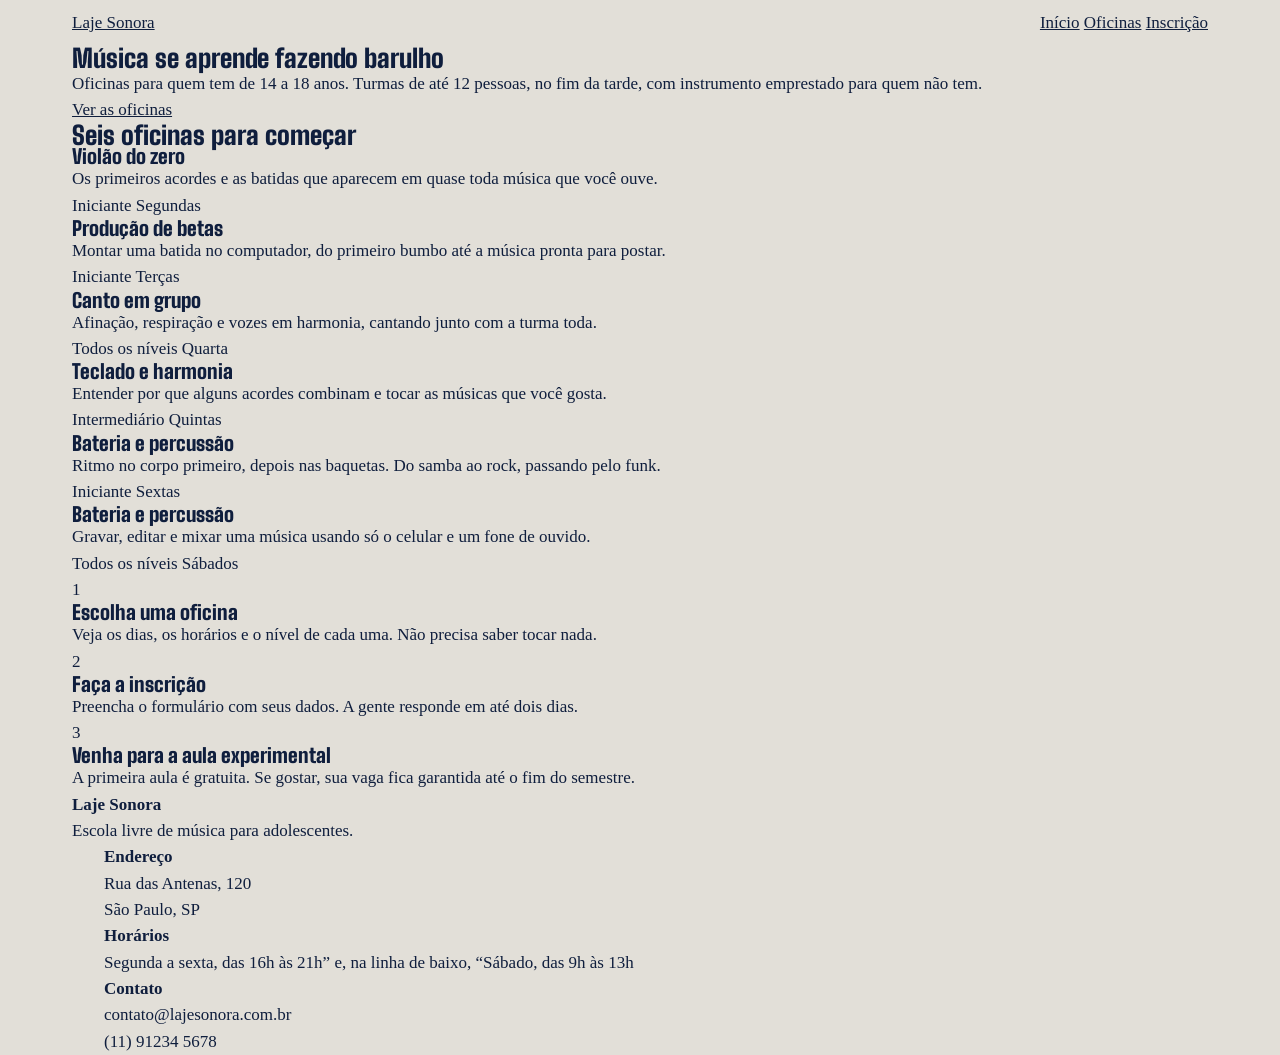
==== index.html @ 2c79f70b "Initial commit" ====
<!DOCTYPE html>
<html lang="pt-BR">
<head>
    <meta charset="UTF-8">
    <meta name="viewport" content="width=device-width, initial-scale=1.0">
    <link rel="stylesheet" href="index.css">
<link rel="preconnect" href="https://fonts.googleapis.com">
<link rel="preconnect" href="https://fonts.gstatic.com" crossorigin>
<link href="https://fonts.googleapis.com/css2?family=Archivo:ital,wght@0,100..900;1,100..900&family=Big+Shoulders:opsz,wght@10..72,100..900&display=swap" rel="stylesheet">

    <title>Laje Sonora | Início</title>
</head>
<body>
    <header class="conteudo topo">
        <a href="index.html" class="logo">Laje Sonora</a>
        <nav class="menu">
            <a href="index.html" class="atual">Início</a>
            <a href="oficinas.html">Oficinas</a>
            <a href="inscricao.html">Inscrição</a>

        </nav>
    </header>
    <main>
        <section class="conteudo cartazes">
        <div class="cartaz cartaz-principal">
            <h1>Música se aprende fazendo barulho</h1>
        </div>
        <div class="cartaz cartaz-lateral">
            <p>Oficinas para quem tem de 14 a 18 anos. Turmas de até 12 pessoas, no fim da tarde, com instrumento emprestado para quem não tem.</p>
            <a href="oficinas.html" class="botao">Ver as oficinas</a>
        </div>
        </section>
        <section class="conteudo secao">
            <h2 class="titulo-secao">Seis oficinas para começar</h2>
            <div class="cards">
                <article class="card">
                    <div class="fotos foto-azul"></div>
                    <div class="card-texto">
                        <h3>Violão do zero</h3>
                        <p>Os primeiros acordes e as batidas que aparecem em quase toda música que você ouve.</p>
                        <div class="card-info">
                            <span>Iniciante</span>
                            <span>Segundas</span>
                        </div>
                    </div>
                </article>
                <article class="card">
                <div class="foto-amarela">
                    <h3>Produção de betas</h3>
                    <p>Montar uma batida no computador, do primeiro bumbo até a música pronta para postar.</p>
                    <span>Iniciante</span>
                    <span>Terças</span>
                </div>
                </article>
                <article class="card">
                    <div class="foto-tinta">
                        <h3>Canto em grupo</h3>
                        <p>Afinação, respiração e vozes em harmonia, cantando junto com a turma toda.</p>
                        <span>Todos os níveis</span>
                        <span>Quarta</span>
                    </div>
                </article>
                <article class="card">
                    <div class="foto">
                <h3>Teclado e harmonia</h3>
                <p>Entender por que alguns acordes combinam e tocar as músicas que você gosta.</p>
                <span>Intermediário</span>
                <span>Quintas</span>
                    </div>
                </article>
                <article class="card">
                    <div class="foto-azul">
                <h3>Bateria e percussão</h3>
                <p>Ritmo no corpo primeiro, depois nas baquetas. Do samba ao rock, passando pelo funk.</p>
                <span>Iniciante</span>
                <span>Sextas</span>
                    </div>
                </article>
                <article class="card">
                    <div class="foto-amarela">
                <h3>Bateria e percussão</h3>
                <p>Gravar, editar e mixar uma música usando só o celular e um fone de ouvido.</p>
                <span>Todos os níveis</span>
                <span>Sábados</span>
                    </div>
                </article>
            </div>
        </section>
        <section class="conteudo secao">
        <h2></h2>
        <div class="passos">
            <div class="passo">
                <p class="passo-numero">1</p>
                <h3>Escolha uma oficina</h3>
                <p>Veja os dias, os horários e o nível de cada uma. Não precisa saber tocar nada.</p>
            </div>
            <div class="passo">
                <p class="passo numero">2</p>
                <h3>Faça a inscrição</h3>
                <p>Preencha o formulário com seus dados. A gente responde em até dois dias.</p>
            </div>
            <div class="passo">
                <p class="passo numero">3</p>
                <h3>Venha para a aula experimental</h3>
                <p>A primeira aula é gratuita. Se gostar, sua vaga fica garantida até o fim do semestre.</p>
            </div>
        </div>
        
        </section>
    </main>
    <footer class="rodape">
        <div class="conteudo rodape-colunas">
            <div class="rodape-coluna">
                <h4>Laje Sonora</h4>
                <p>Escola livre de música para adolescentes.</p>
            </div>
            <div class="conteudo rodape-coluna">
                <div class="rodape-coluna">
                    <h4>Endereço</h4>
                    <p>Rua das Antenas, 120 <br> São Paulo, SP </p>
                </div>
                <div class="rodape-coluna">
                    <h4>Horários</h4>
                    <p>Segunda a sexta, das 16h às 21h” e, na linha de baixo, “Sábado, das 9h às 13h</p>
                </div>
                <div class="rodape-coluna">
                    <h4>Contato</h4>
                    <p>contato@lajesonora.com.br <br> (11) 91234 5678</p>
                </div>
        </div>
    </footer>
</body>
</html>
---- index.css ----
* {
    margin: 0;
    padding: 0;
    box-sizing: border-box;
}
:root {
    --concreto: #E2DFD8;

    --concreto-escuro: #CBC7BE;

    --tinta: #0F1E3D;

    --caixa-dagua: #1F5FBF;

    --fita: #F3C623;

    --branco: #FFFFFF;

    --fonte-cartaz: "Big Shoulders", "Arial Narrow", sans-serif;

    --fonte-texto: "Archivo", Arial, sans-serif;
}
body {
    background-color: var(--concreto);
    color: var(--tinta);
    font-family var(--fonte-texto);
    font-size: 17px; 
    line-height: 1.55;

}
a {
    color: inherit;
}

h1, h2, h3 {
    font-family: var(--fonte-cartaz);
    font-weight: 900;
    line-height: 0.95;
}

.conteudo {
    max-width: 1200px;
    margin-inline: auto;
    padding-inline: 32px;
}

.topo {
    padding-block: 10px;
    display: flex;
    justify-content: space-between;
    align-items: center;
}
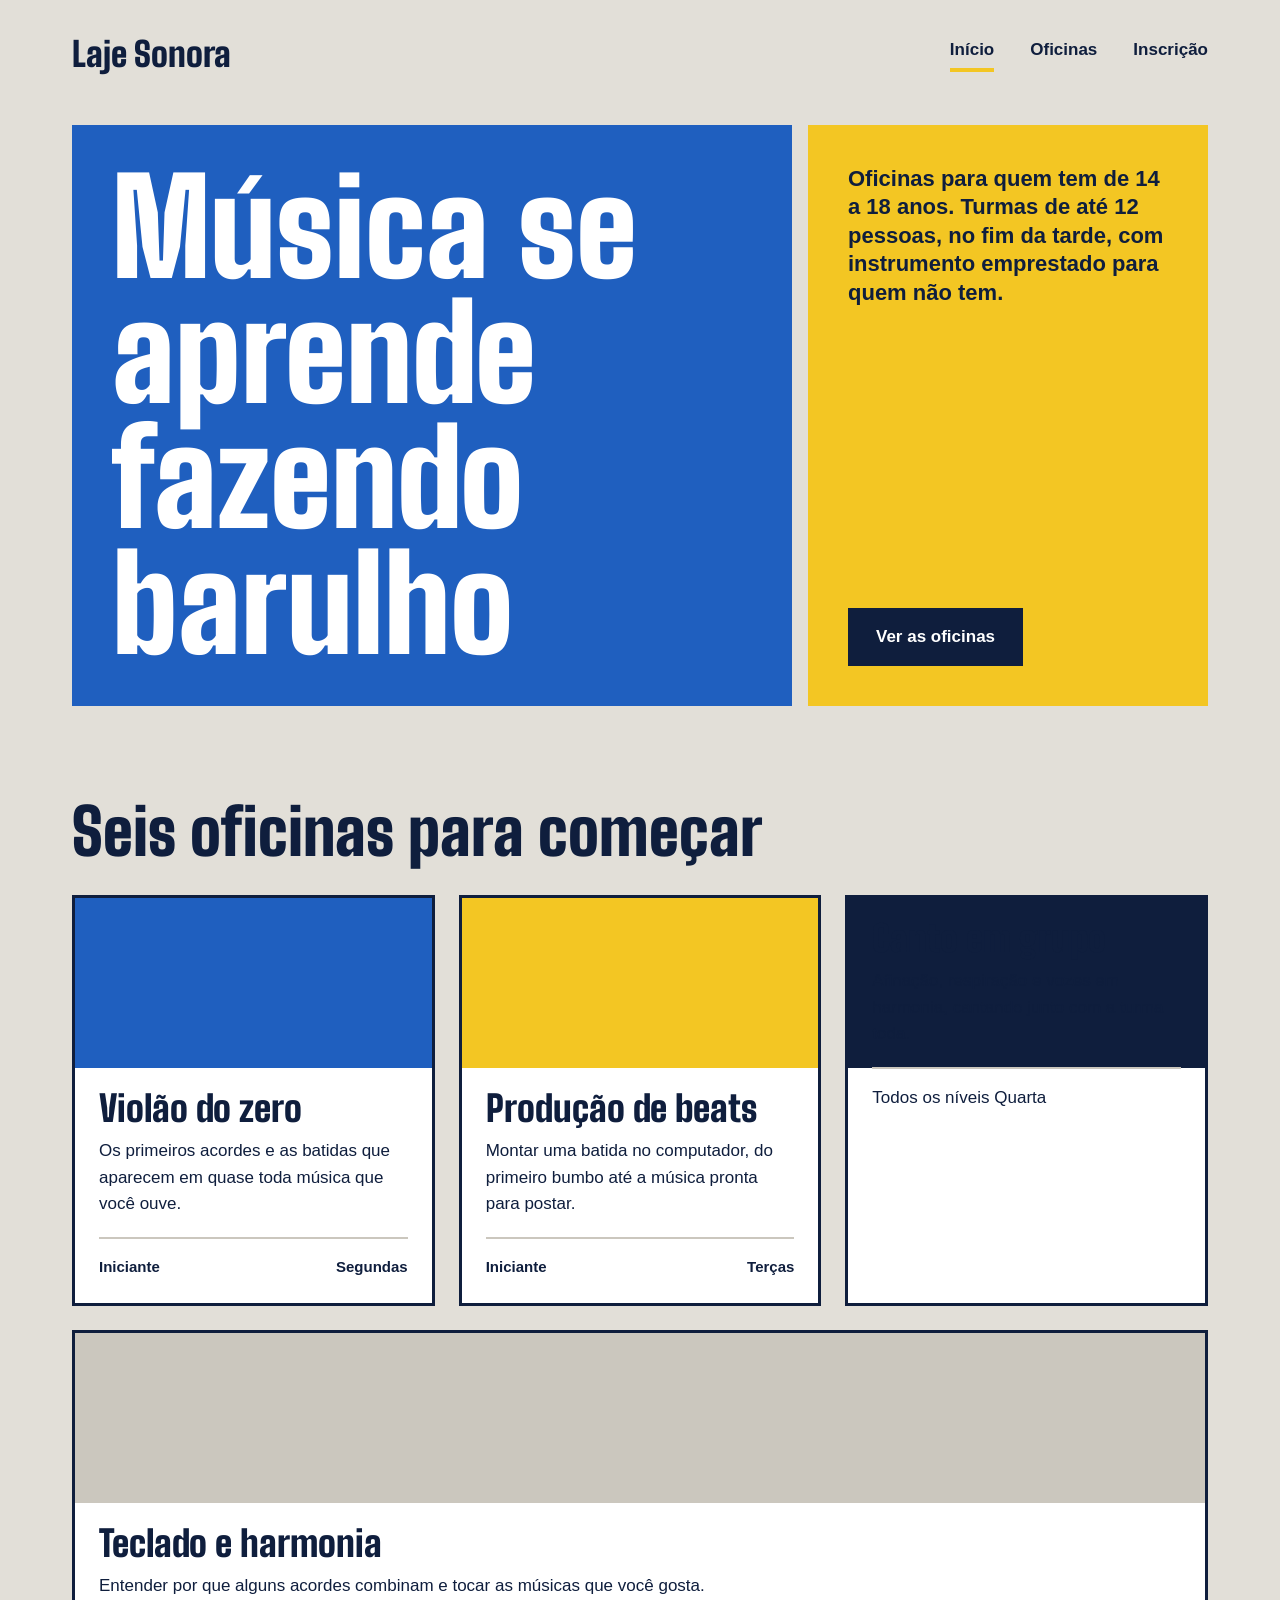
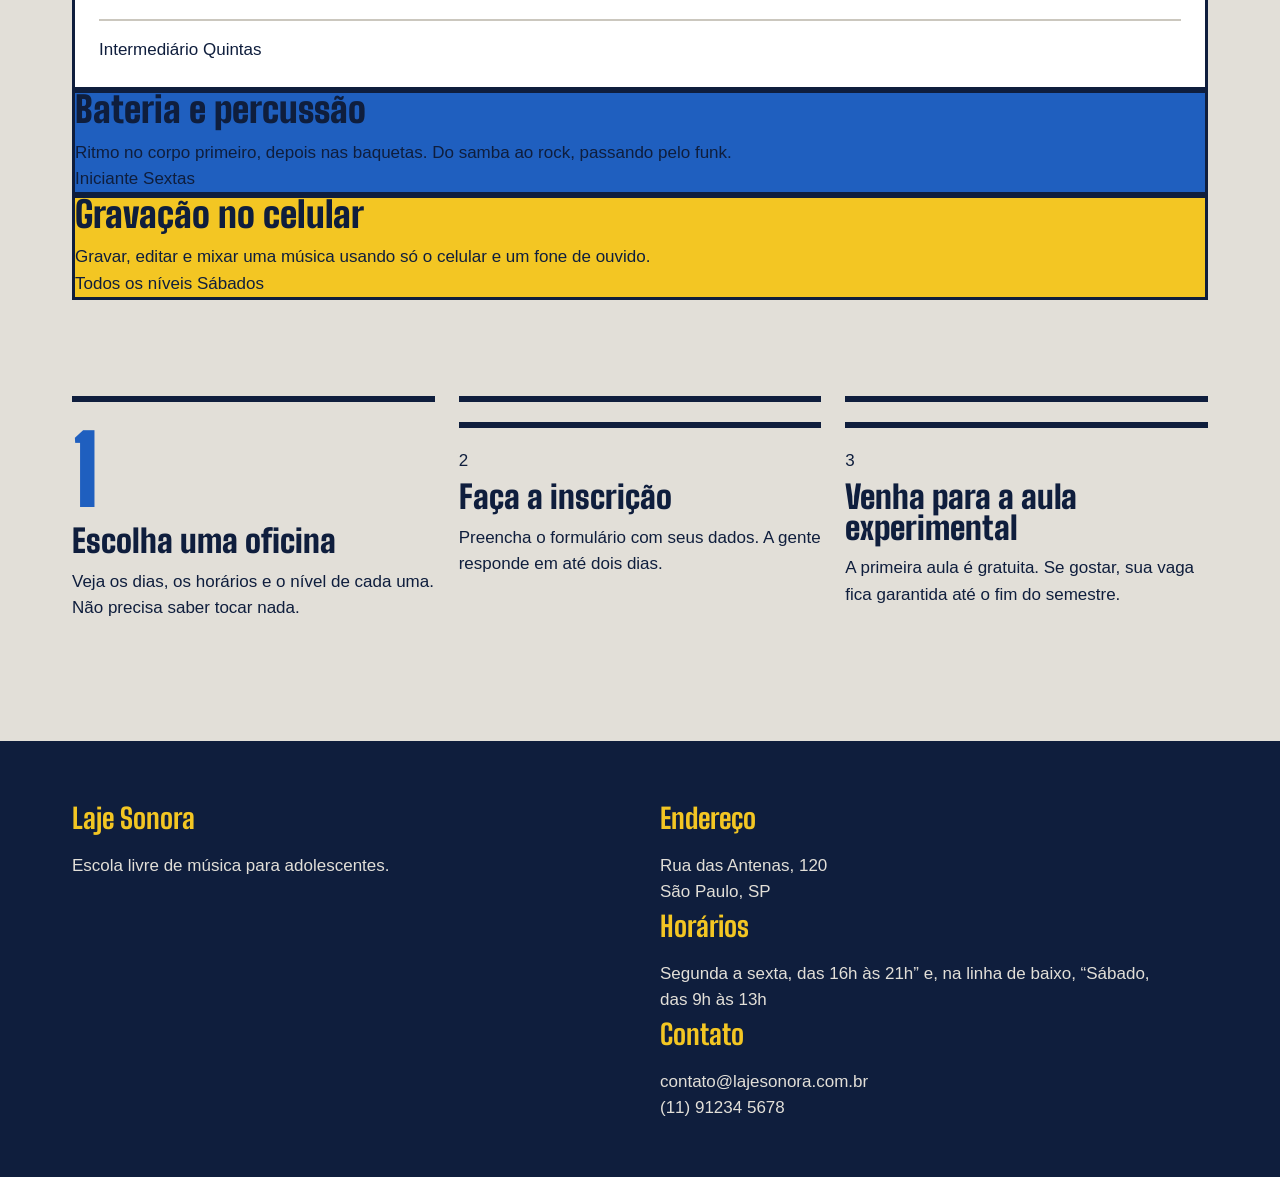
==== commit 1531568f: "Atualização e correção" ====
--- a/index.html
+++ b/index.html
@@ -34,7 +34,7 @@
             <h2 class="titulo-secao">Seis oficinas para começar</h2>
             <div class="cards">
                 <article class="card">
-                    <div class="fotos foto-azul"></div>
+                    <div class="foto foto-azul"></div>
                     <div class="card-texto">
                         <h3>Violão do zero</h3>
                         <p>Os primeiros acordes e as batidas que aparecem em quase toda música que você ouve.</p>
@@ -45,27 +45,38 @@
                     </div>
                 </article>
                 <article class="card">
-                <div class="foto-amarela">
-                    <h3>Produção de betas</h3>
+                <div class="foto foto-amarela"></div>
+                <div class="card-texto">
+                    <h3>Produção de beats</h3>
                     <p>Montar uma batida no computador, do primeiro bumbo até a música pronta para postar.</p>
+
+                    <div class="card-info">
                     <span>Iniciante</span>
                     <span>Terças</span>
+                    </div>
                 </div>
                 </article>
                 <article class="card">
-                    <div class="foto-tinta">
+                    <div class="foto foto-tinta">
+                        <div class="card-texto">
                         <h3>Canto em grupo</h3>
                         <p>Afinação, respiração e vozes em harmonia, cantando junto com a turma toda.</p>
+                        <div class="card-info"></div>
                         <span>Todos os níveis</span>
                         <span>Quarta</span>
+                        </div>
                     </div>
                 </article>
                 <article class="card">
-                    <div class="foto">
+                    <div class="foto"></div>
+
+                        <div class="card-texto">
                 <h3>Teclado e harmonia</h3>
                 <p>Entender por que alguns acordes combinam e tocar as músicas que você gosta.</p>
+                <div class="card-info"></div>
                 <span>Intermediário</span>
                 <span>Quintas</span>
+                </div>
                     </div>
                 </article>
                 <article class="card">
@@ -78,7 +89,7 @@
                 </article>
                 <article class="card">
                     <div class="foto-amarela">
-                <h3>Bateria e percussão</h3>
+                <h3>Gravação no celular</h3>
                 <p>Gravar, editar e mixar uma música usando só o celular e um fone de ouvido.</p>
                 <span>Todos os níveis</span>
                 <span>Sábados</span>
--- a/index.css
+++ b/index.css
@@ -23,7 +23,7 @@
 body {
     background-color: var(--concreto);
     color: var(--tinta);
-    font-family var(--fonte-texto);
+    font-family: var(--fonte-texto);
     font-size: 17px; 
     line-height: 1.55;
 
@@ -45,8 +45,219 @@
 }
 
 .topo {
-    padding-block: 10px;
+    padding-block: 28px;
     display: flex;
     justify-content: space-between;
     align-items: center;
-}+}
+
+.logo {
+    font-family: var(--fonte-cartaz);
+    font-size: 34px;
+    font-weight: 900;
+    text-decoration: none;
+}
+.menu {
+    display: flex;
+    gap: 36px;
+} 
+.menu a {
+    font-weight: 600;
+    text-decoration: none;
+    padding-bottom: 4px;
+    border-bottom: 4px solid transparent;
+}
+.menu a:hover {
+    border-bottom-color: var(--tinta);
+
+}
+.menu a.atual {
+    border-bottom-color: var(--fita);
+
+}
+
+.cartazes {
+    margin-top: 16px;
+    display: flex;
+    gap: 16px;
+}
+.cartaz {
+    padding: 40px;
+
+}
+.cartaz-principal {
+    background-color: var(--caixa-dagua);
+    color: white;
+    flex: 2;
+}
+
+.cartaz-principal h1 {
+    font-size: 132px;
+    max-width: 9ch;
+}
+
+.cartaz-lateral {
+    background-color: var(--fita);
+    flex: 1;
+    display: flex;
+    flex-direction: column;
+    justify-content: space-between;
+    gap: 32px;
+    align-items: flex-start;
+
+}
+
+.cartaz-lateral p{
+    font-size: 22px;
+    font-weight: 600;
+    line-height: 1.3;
+}
+
+.botao {
+    background-color: var(--tinta);
+    color: white;
+    font-weight: 700;
+    text-decoration: none;
+    padding: 16px 28px;
+    border: none;
+    font-family: var(--fonte-texto);
+    font-size: 17px;
+    cursor: pointer;
+}
+
+.botao:hover {
+    background-color: var(--caixa-dagua);
+}
+.secao{
+    margin-top: 96px;
+}
+
+.titulo-secao{
+    font-size: 64px;
+    margin-bottom: 32px;
+}
+
+.cards {
+    display: flex;
+    flex-wrap: wrap;
+    gap: 24px;
+}
+.card {
+    background-color: white;
+    border: 3px solid var(--tinta);
+    flex: 1 1 340px;
+}
+
+.card .foto{
+    height: 170px;
+}
+    .foto {
+        background-color: var(--concreto-escuro);
+    }
+    
+    .foto-azul {
+        background-color: var(--caixa-dagua);
+    }
+    
+    .foto-amarela {
+        background-color: var(--fita);
+    }
+    
+    .foto-tinta {
+        background-color: var(--tinta);
+    }
+    
+    
+    .card-texto {
+        padding: 24px;
+    }
+    
+    
+    .card h3 {
+        font-size: 36px;
+        margin-bottom: 12px;
+    }
+
+    .card-info {
+        margin-top: 20px;
+        padding-top: 16px;
+        border-top: 2px solid var(--concreto-escuro);
+        font-weight: 600;
+        font-size: 15px;
+        display: flex;
+        justify-content: space-between;
+    }
+
+    
+.passos {
+    display: flex;
+    gap: 24px;
+}
+
+.passo {
+    flex: 1;
+    border-top: 6px solid var(--tinta);
+    padding-top: 20px;
+}
+
+.passo-numero {
+    font-family: var(--fonte-cartaz);
+    font-size: 96px;
+    font-weight: 900;
+    line-height: 1;
+    color: var(--caixa-dagua);
+}
+
+.passo h3 {
+    font-size: 32px;
+    margin-block: 8px 12px;
+}
+.rodape {
+    margin-top: 120px;
+    background-color: var(--tinta);
+    color: var(--concreto);
+    padding-block: 56px;
+}
+
+.rodape-colunas {
+    display: flex;
+    gap: 40px;
+}
+
+.rodape-coluna {
+    flex: 1;
+}
+
+.rodape h4 {
+    font-family: var(--fonte-cartaz);
+    font-size: 28px;
+    color: var(--fita);
+    margin-bottom: 12px;
+}
+
+
+@media (max-width: 800px){
+    .cartazes,
+    .passos,
+    .rodape-colunas {
+        flex-direction: column;
+    }
+    .cartaz-principal h1{
+        font-size: 84px;
+    }
+
+}
+
+@media (max-width: 800px) {
+    .inscricao,
+    .linha,
+    .rodape-colunas {
+        flex-direction: column;
+    }
+    .titulo-pagina{
+        font-size: 96px;
+    }
+}
+
+
+    
